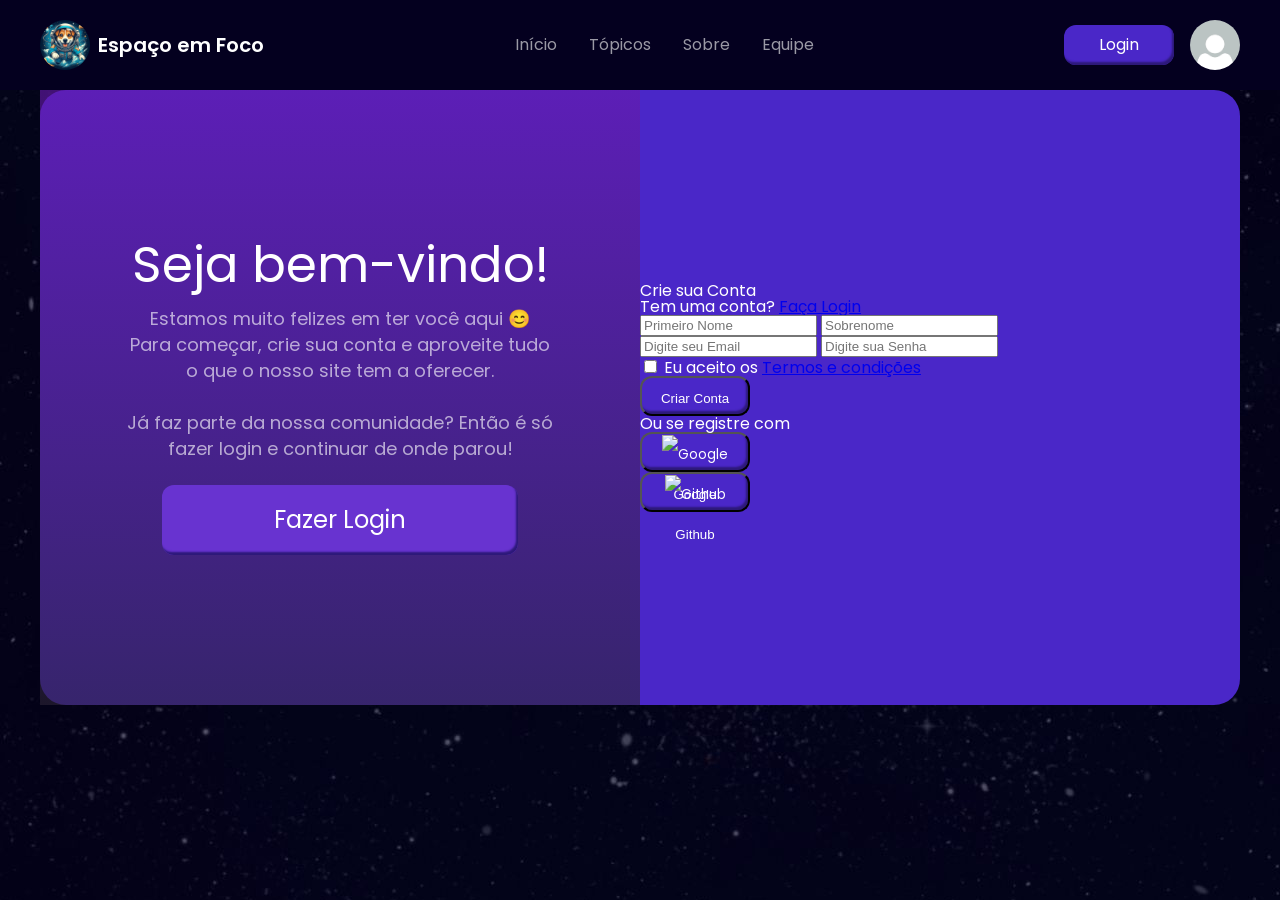
==== login.html @ df462bb9 "Adiciona estrutura base da tela de login" ====
<!doctype html>
<html lang="en">
  <head>
    <meta charset="UTF-8" />
    <meta name="viewport" content="width=device-width, initial-scale=1.0" />
    <title>Login</title>
    <link rel="stylesheet" href="css/style.css" />
    <script src="scripts/index.js" type="module" defer></script>
  </head>
  <body>
    <header id="main-header">
      <nav>
        <ul id="logo-container">
          <div id="logo"></div>
          <h1>Espaço em Foco</h1>
        </ul>
        <ul id="main-nav-container">
          <li>Início</li>
          <li>Tópicos</li>
          <li>Sobre</li>
          <li>Equipe</li>
        </ul>
        <ul id="login-container">
          <li>
            <a href="#" class="button"><span>Login</span></a>
          </li>
          <div id="login-icon"></div>
        </ul>
        <label for="menu-header"
          ><img src="img/menu-header.png" alt=""
        /></label>
        <input type="checkbox" name="" id="menu-header" />
      </nav>
    </header>

    <main>
      <section id="sign-up" class="sign-up-section">
        <div class="container"></div>
        <!-- Coluna Esquerda: Boas-vindas -->
        <div id="welcome" class="welcome-panel">
          <h1>Seja bem-vindo!</h1>
          <h4>
            Estamos muito felizes em ter você aqui <span>😊</span><br />
            Para começar, crie sua conta e aproveite tudo o que o nosso site tem
            a oferecer.<br /><br />
            Já faz parte da nossa comunidade? Então é só fazer login e continuar
            de onde parou!
          </h4>
          <a href="#" class="button login-btn">Fazer Login</a>
        </div>
        <!-- Coluna Direita: Formulário de Cadastro/Login -->
        <div id="sign-up-form" class="signup-form-panel">
          <h2>Crie sua Conta</h2>
          <p>Tem uma conta? <a href="#" class="login-link">Faça Login</a></p>
          <form>
            <div class="name-fields">
              <input type="text" placeholder="Primeiro Nome" required />
              <input type="text" placeholder="Sobrenome" required />
            </div>
            <input type="email" placeholder="Digite seu Email" required />
            <input type="password" placeholder="Digite sua Senha" required />
            <div class="terms">
              <input type="checkbox" id="terms" required />
              <label for="terms"
                >Eu aceito os <a href="#">Termos e condições</a></label
              >
            </div>
            <button type="submit" class="button create-account-btn">
              Criar Conta
            </button>
          </form>
          <div class="divider">Ou se registre com</div>
          <div class="social-buttons">
            <button class="button social-btn google-btn">
              <img src="img/google-icon.png" alt="Google" class="icon" /> Google
            </button>
            <button class="button social-btn github-btn">
              <img src="img/github-icon.png" alt="Github" class="icon" /> Github
            </button>
          </div>
        </div>
      </section>
    </main>
  </body>
</html>
---- css/style.css ----
@import url(global.css);
@import url(header.css);
@import url(hero.css);
@import url(topics.css);
@import url(about.css);
@import url(team.css);
@import url(pre-footer.css);
@import url(footer.css);
@import url(login.css);
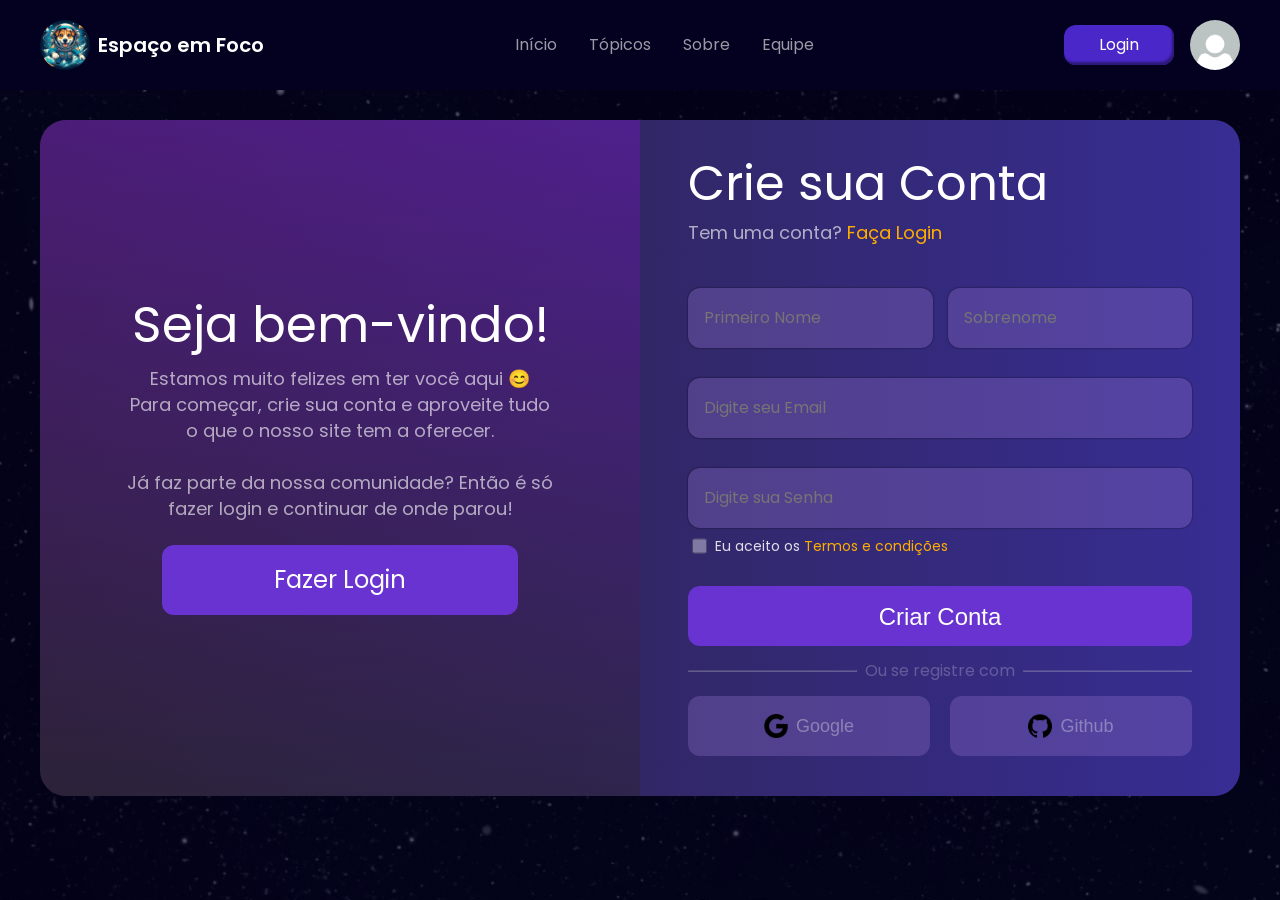
==== commit 9dd04460: "Finaliza a versão de desktop da tela de login" ====
--- a/login.html
+++ b/login.html
@@ -35,7 +35,6 @@
 
     <main>
       <section id="sign-up" class="sign-up-section">
-        <div class="container"></div>
         <!-- Coluna Esquerda: Boas-vindas -->
         <div id="welcome" class="welcome-panel">
           <h1>Seja bem-vindo!</h1>
@@ -65,19 +64,27 @@
                 >Eu aceito os <a href="#">Termos e condições</a></label
               >
             </div>
-            <button type="submit" class="button create-account-btn">
-              Criar Conta
-            </button>
+            <div class="buttons-sign">
+              <button type="submit" class="button create-account-btn">
+                Criar Conta
+              </button>
+              <div class="divider">
+                <hr />
+                <span> Ou se registre com </span>
+                <hr />
+              </div>
+              <div class="social-buttons">
+                <button class="button social-btn google-btn">
+                  <img src="img/google-icon.png" alt="Google" class="icon" />
+                  Google
+                </button>
+                <button class="button social-btn github-btn">
+                  <img src="img/github-icon.png" alt="Github" class="icon" />
+                  Github
+                </button>
+              </div>
+            </div>
           </form>
-          <div class="divider">Ou se registre com</div>
-          <div class="social-buttons">
-            <button class="button social-btn google-btn">
-              <img src="img/google-icon.png" alt="Google" class="icon" /> Google
-            </button>
-            <button class="button social-btn github-btn">
-              <img src="img/github-icon.png" alt="Github" class="icon" /> Github
-            </button>
-          </div>
         </div>
       </section>
     </main>
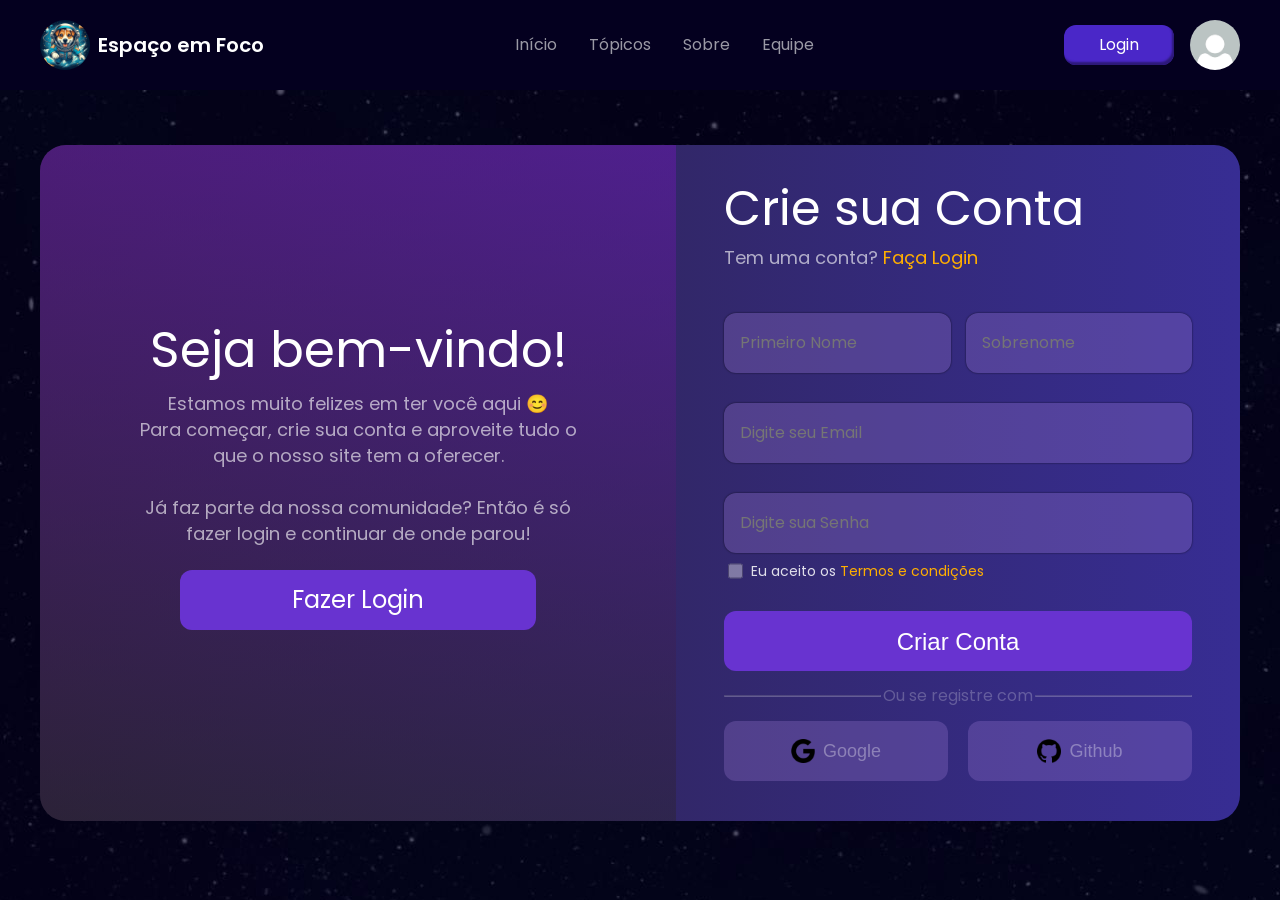
==== commit d893a08b: "Corrige problema do padding na main" ====
--- a/login.html
+++ b/login.html
@@ -33,7 +33,7 @@
       </nav>
     </header>
 
-    <main>
+    <main class="login-main">
       <section id="sign-up" class="sign-up-section">
         <!-- Coluna Esquerda: Boas-vindas -->
         <div id="welcome" class="welcome-panel">
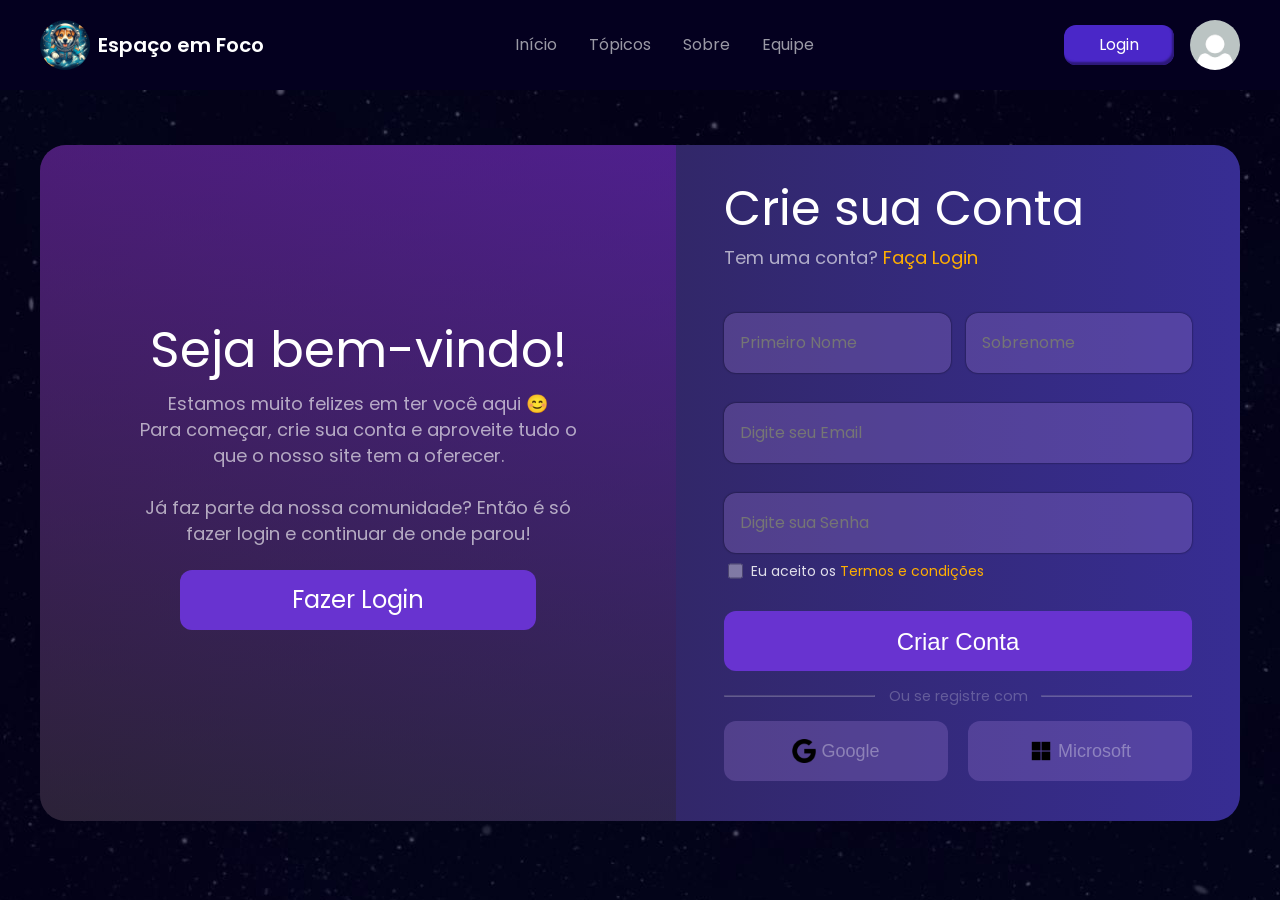
==== commit fa778f15: "Adiciona validação na tela de login" ====
--- a/login.html
+++ b/login.html
@@ -33,7 +33,7 @@
       </nav>
     </header>
 
-    <main class="login-main">
+    <main>
       <section id="sign-up" class="sign-up-section">
         <!-- Coluna Esquerda: Boas-vindas -->
         <div id="welcome" class="welcome-panel">
@@ -51,19 +51,42 @@
         <div id="sign-up-form" class="signup-form-panel">
           <h2>Crie sua Conta</h2>
           <p>Tem uma conta? <a href="#" class="login-link">Faça Login</a></p>
-          <form>
+          <form method="POST" action="login02.html">
             <div class="name-fields">
-              <input type="text" placeholder="Primeiro Nome" required />
-              <input type="text" placeholder="Sobrenome" required />
+              <div class="name">
+                <input type="text" id="nameSign" placeholder="Primeiro Nome" />
+                <p class="input-empty empty-name">
+                  Esse campo não pode estar vazio!
+                </p>
+              </div>
+              <div class="lastName">
+                <input type="text" id="lastNameSign" placeholder="Sobrenome" />
+                <p class="input-empty empty-lastname">
+                  Esse campo não pode estar vazio!
+                </p>
+              </div>
             </div>
-            <input type="email" placeholder="Digite seu Email" required />
-            <input type="password" placeholder="Digite sua Senha" required />
+            <input type="email" id="emailSign" placeholder="Digite seu Email" />
+            <p class="input-empty empty-email">
+              Esse campo não pode estar vazio!
+            </p>
+            <input
+              type="password"
+              id="passwordSign"
+              placeholder="Digite sua Senha"
+            />
+            <p class="input-empty empty-password">
+              Esse campo não pode estar vazio!
+            </p>
             <div class="terms">
-              <input type="checkbox" id="terms" required />
+              <input type="checkbox" id="terms" />
               <label for="terms"
                 >Eu aceito os <a href="#">Termos e condições</a></label
               >
             </div>
+            <p class="input-empty empty-terms">
+              Você precisa aceitar os termos e condições
+            </p>
             <div class="buttons-sign">
               <button type="submit" class="button create-account-btn">
                 Criar Conta
@@ -78,9 +101,13 @@
                   <img src="img/google-icon.png" alt="Google" class="icon" />
                   Google
                 </button>
-                <button class="button social-btn github-btn">
-                  <img src="img/github-icon.png" alt="Github" class="icon" />
-                  Github
+                <button class="button social-btn microsoft-btn">
+                  <img
+                    src="img/microsoft-icon.png"
+                    alt="Microsoft"
+                    class="icon"
+                  />
+                  Microsoft
                 </button>
               </div>
             </div>
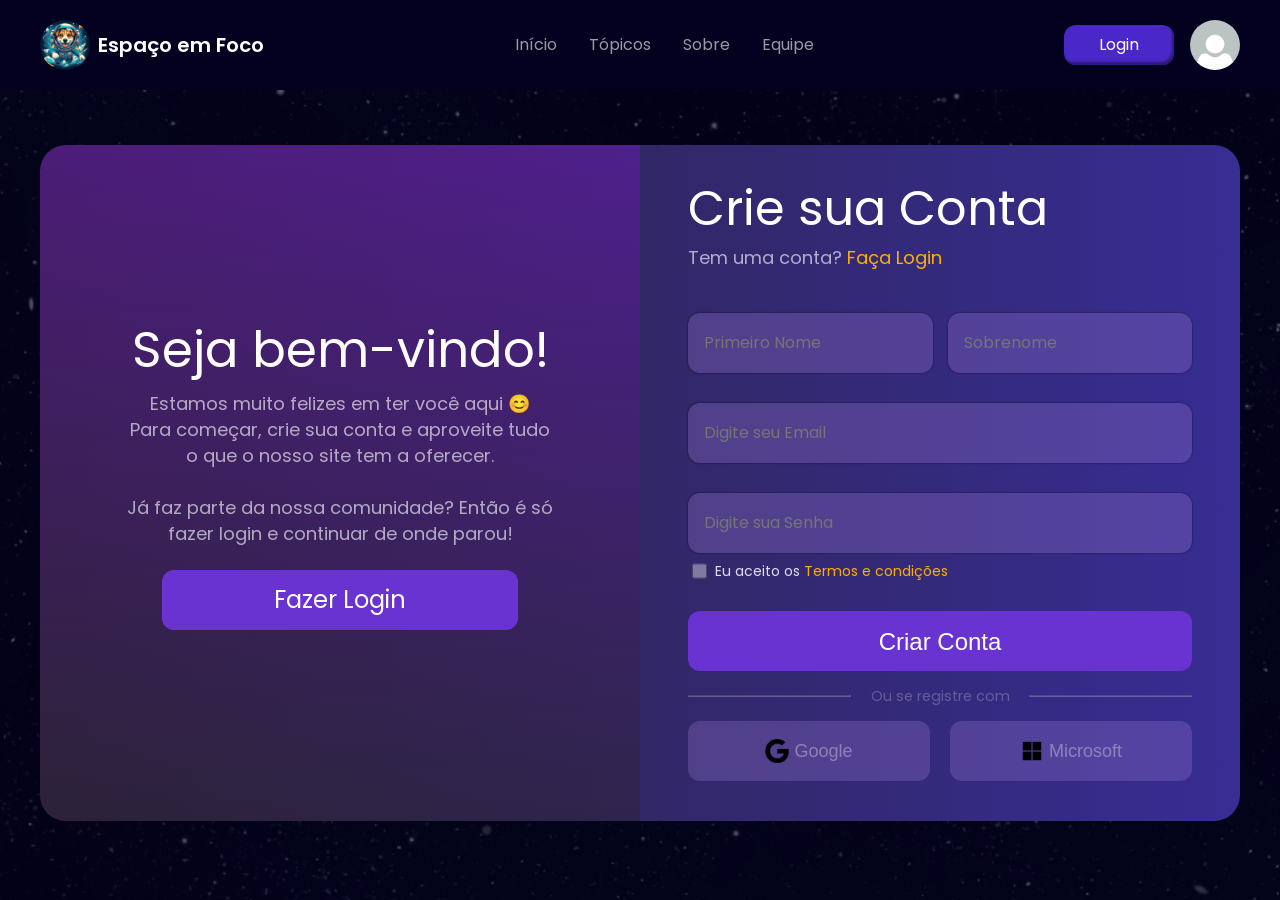
==== commit d99ea2ef: "Adiciona transição entre tela de cadastro e login" ====
--- a/login.html
+++ b/login.html
@@ -33,87 +33,151 @@
       </nav>
     </header>
 
-    <main>
+    <main class="login-main">
       <section id="sign-up" class="sign-up-section">
-        <!-- Coluna Esquerda: Boas-vindas -->
         <div id="welcome" class="welcome-panel">
-          <h1>Seja bem-vindo!</h1>
-          <h4>
-            Estamos muito felizes em ter você aqui <span>😊</span><br />
-            Para começar, crie sua conta e aproveite tudo o que o nosso site tem
-            a oferecer.<br /><br />
-            Já faz parte da nossa comunidade? Então é só fazer login e continuar
-            de onde parou!
-          </h4>
-          <a href="#" class="button login-btn">Fazer Login</a>
+          
+          <div class="welcome-content signup-active">
+            <h1>Seja bem-vindo!</h1>
+            <h4>
+              Estamos muito felizes em ter você aqui <span>😊</span><br />
+              Para começar, crie sua conta e aproveite tudo o que o nosso site tem
+              a oferecer.<br /><br />
+              Já faz parte da nossa comunidade? Então é só fazer login e continuar
+              de onde parou!
+            </h4>
+            <a href="#" class="button login-btn login-link">Fazer Login</a>
+          </div>
+
+          <div class="welcome-content login-active">
+            <h1>Bem-vindo de volta!</h1>
+            <h4>
+              Que bom ver você novamente por aqui <span>🚀</span><br />
+              Faça login para acessar sua conta e continuar explorando nosso conteúdo.<br /><br />
+              Ainda não faz parte da nossa comunidade? Venha se juntar a nós!
+            </h4>
+            <a href="#" class="button login-btn signup-link">Criar Conta</a>
+          </div>
+
         </div>
-        <!-- Coluna Direita: Formulário de Cadastro/Login -->
+
         <div id="sign-up-form" class="signup-form-panel">
-          <h2>Crie sua Conta</h2>
-          <p>Tem uma conta? <a href="#" class="login-link">Faça Login</a></p>
-          <form method="POST" action="login02.html">
-            <div class="name-fields">
-              <div class="name">
-                <input type="text" id="nameSign" placeholder="Primeiro Nome" />
-                <p class="input-empty empty-name">
-                  Esse campo não pode estar vazio!
-                </p>
+          
+          <div class="form-content signup-active">
+            <h2>Crie sua Conta</h2>
+            <p>Tem uma conta? <a href="#" class="login-link">Faça Login</a></p>
+            <form method="POST" action="login02.html" id="form-signup">
+              <div class="name-fields">
+                <div class="name">
+                  <input type="text" id="nameSign" placeholder="Primeiro Nome" />
+                  <p class="input-empty empty-name">
+                    Esse campo não pode estar vazio!
+                  </p>
+                </div>
+                <div class="lastName">
+                  <input type="text" id="lastNameSign" placeholder="Sobrenome" />
+                  <p class="input-empty empty-lastname">
+                    Esse campo não pode estar vazio!
+                  </p>
+                </div>
               </div>
-              <div class="lastName">
-                <input type="text" id="lastNameSign" placeholder="Sobrenome" />
-                <p class="input-empty empty-lastname">
-                  Esse campo não pode estar vazio!
-                </p>
+              <input type="email" id="emailSign" placeholder="Digite seu Email" />
+              <p class="input-empty empty-email">
+                Esse campo não pode estar vazio!
+              </p>
+              <input
+                type="password"
+                id="passwordSign"
+                placeholder="Digite sua Senha"
+              />
+              <p class="input-empty empty-password">
+                Esse campo não pode estar vazio!
+              </p>
+              <div class="terms">
+                <input type="checkbox" id="terms" />
+                <label for="terms"
+                  >Eu aceito os <a href="#">Termos e condições</a></label
+                >
               </div>
-            </div>
-            <input type="email" id="emailSign" placeholder="Digite seu Email" />
-            <p class="input-empty empty-email">
-              Esse campo não pode estar vazio!
-            </p>
-            <input
-              type="password"
-              id="passwordSign"
-              placeholder="Digite sua Senha"
-            />
-            <p class="input-empty empty-password">
-              Esse campo não pode estar vazio!
-            </p>
-            <div class="terms">
-              <input type="checkbox" id="terms" />
-              <label for="terms"
-                >Eu aceito os <a href="#">Termos e condições</a></label
-              >
-            </div>
-            <p class="input-empty empty-terms">
-              Você precisa aceitar os termos e condições
-            </p>
-            <div class="buttons-sign">
-              <button type="submit" class="button create-account-btn">
-                Criar Conta
-              </button>
-              <div class="divider">
-                <hr />
-                <span> Ou se registre com </span>
-                <hr />
+              <p class="input-empty empty-terms">
+                Você precisa aceitar os termos e condições
+              </p>
+              <div class="buttons-sign">
+                <button type="submit" class="button create-account-btn">
+                  Criar Conta
+                </button>
+                <div class="divider">
+                  <hr />
+                  <span> Ou se registre com </span>
+                  <hr />
+                </div>
+                <div class="social-buttons">
+                  <button type="button" class="button social-btn google-btn">
+                    <img src="img/google-icon.png" alt="Google" class="icon" />
+                    Google
+                  </button>
+                  <button type="button" class="button social-btn microsoft-btn">
+                    <img
+                      src="img/microsoft-icon.png"
+                      alt="Microsoft"
+                      class="icon"
+                    />
+                    Microsoft
+                  </button>
+                </div>
               </div>
-              <div class="social-buttons">
-                <button class="button social-btn google-btn">
-                  <img src="img/google-icon.png" alt="Google" class="icon" />
-                  Google
+            </form>
+          </div>
+
+          <div class="form-content login-active">
+            <h2>Faça Login</h2>
+            <p>Não tem uma conta? <a href="#" class="signup-link">Crie uma Conta</a></p>
+            <form method="POST" action="login02.html" id="form-login">
+              <input type="email" id="emailLogin" placeholder="Digite seu Email" />
+              <p class="input-empty empty-email-login">
+                Esse campo não pode estar vazio!
+              </p>
+              <input
+                type="password"
+                id="passwordLogin"
+                placeholder="Digite sua Senha"
+              />
+              <p class="input-empty empty-password-login">
+                Esse campo não pode estar vazio!
+              </p>
+              <div class="terms">
+                <input type="checkbox" id="rememberMe" />
+                <label for="rememberMe">Lembrar de mim</label>
+              </div>
+              <div class="buttons-sign">
+                <button type="submit" class="button login-account-btn">
+                  Entrar
                 </button>
-                <button class="button social-btn microsoft-btn">
-                  <img
-                    src="img/microsoft-icon.png"
-                    alt="Microsoft"
-                    class="icon"
-                  />
-                  Microsoft
-                </button>
+                <div class="divider">
+                  <hr />
+                  <span> Ou faça login com </span>
+                  <hr />
+                </div>
+                <div class="social-buttons">
+                  <button type="button" class="button social-btn google-btn">
+                    <img src="img/google-icon.png" alt="Google" class="icon" />
+                    Google
+                  </button>
+                  <button type="button" class="button social-btn microsoft-btn">
+                    <img
+                      src="img/microsoft-icon.png"
+                      alt="Microsoft"
+                      class="icon"
+                    />
+                    Microsoft
+                  </button>
+                </div>
               </div>
-            </div>
-          </form>
+            </form>
+          </div>
+
         </div>
       </section>
     </main>
   </body>
-</html>
+</html>
